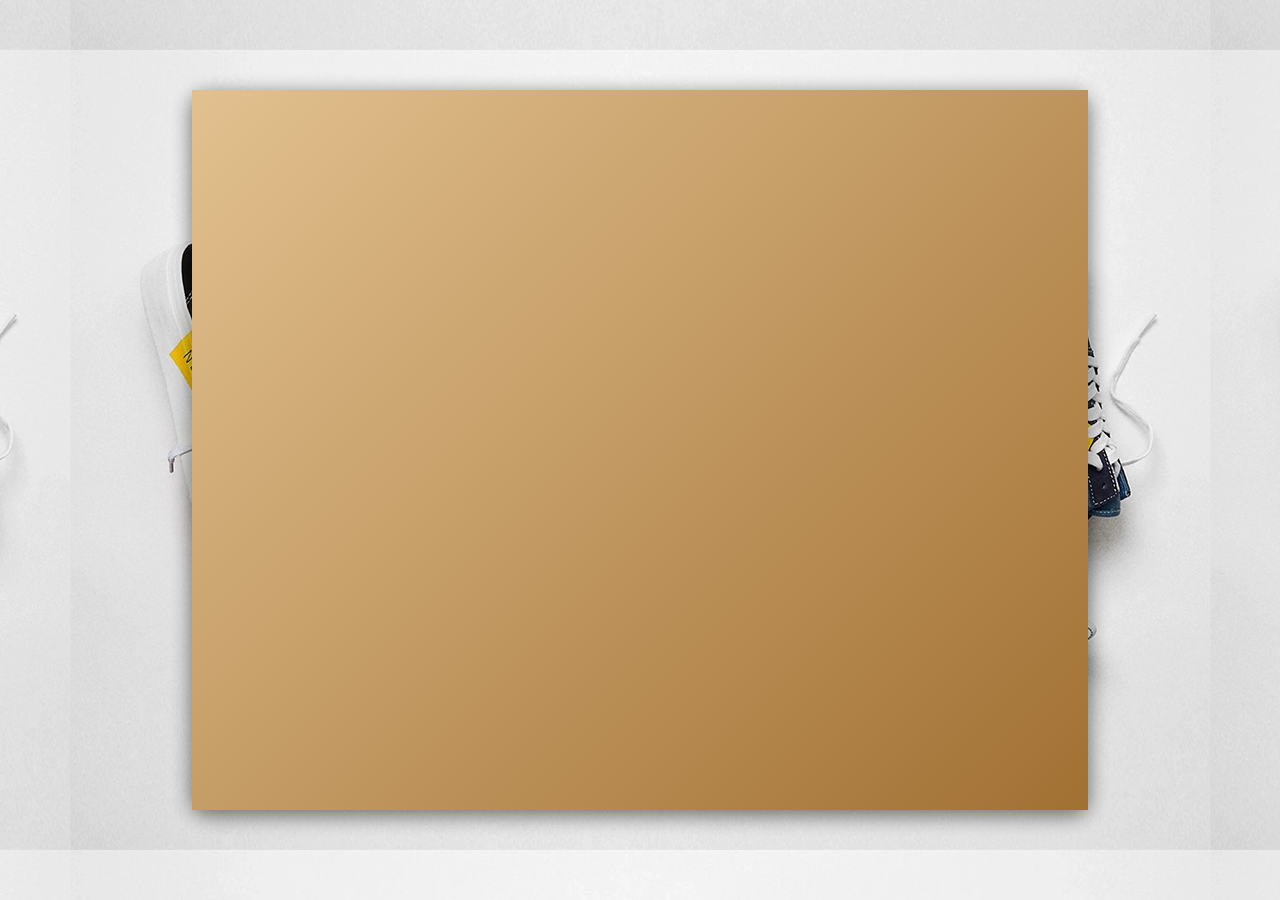
==== src/form.html @ ee0034ff "form dang ky" ====
<!DOCTYPE html>
<html lang="en">

<head>
    <meta charset="UTF-8">
    <meta http-equiv="X-UA-Compatible" content="IE=edge">
    <meta name="viewport" content="width=device-width, initial-scale=1.0">
    <title>signin-singup</title>
    <link rel="stylesheet" href="https://cdnjs.cloudflare.com/ajax/libs/font-awesome/6.2.1/css/all.min.css"
        integrity="sha512-MV7K8+y+gLIBoVD59lQIYicR65iaqukzvf/nwasF0nqhPay5w/9lJmVM2hMDcnK1OnMGCdVK+iQrJ7lzPJQd1w=="
        crossorigin="anonymous" referrerpolicy="no-referrer" />
    <link rel="stylesheet" href="./assets/css/form.css">
</head>

<body>
    <div class="container">
        <div class="signin-signup">
            <form action="" class="sign-in-form">
                <h2 class="title">Đăng nhập</h2>
                <div class="input-field">
                    <i class="fas fa-user"></i>
                    <input type="text" placeholder="Tài khoản">
                </div>
                <div class="input-field">
                    <i class="fas fa-lock"></i>
                    <input type="text" placeholder="Mật khẩu">
                </div>
                <input type="submit" value="Đăng nhập" class="btn">
                <p class="social-text">Hoặc đăng nhập với tài khoản khác </p>
                <div class="social-media">
                    <a href="#" class="social-icon">
                        <i class="fab fa-facebook"></i>
                    </a>
                    <a href="" class="social-icon">
                        <i class="fab fa-twitter"></i>

                    </a>
                    <a href="" class="social-icon">
                        <i class="fab fa-google"></i>
                    </a>
                    <a href="" class="social-icon">
                        <i class="fab fa-snapchat"></i>
                    </a>

                </div>
        
        </form>
        <!-- form đăng ký  -->
        <form action="" class="sign-up-form">
            <h2 class="title">Đăng ký</h2>
            <div class="input-field">
                <i class="fas fa-user"></i>
                <input type="text" placeholder="Tài khoản">
            </div>
            <div class="input-field">
                <i class="fas fa-envelope"></i>
                <input type="text" placeholder="Email">
            </div>
            <div class="input-field">
                <i class="fas fa-lock"></i>
                <input type="text" placeholder="Mật khẩu">
            </div>
            <input type="submit" value="Đăng ký" class="btn">
            <p class="social-text">Hoặc đăng nhập với tài khoản khác </p>
            <div class="social-media">
                <a href="#" class="social-icon">
                    <i class="fab fa-facebook"></i>
                </a>
                <a href="" class="social-icon">
                    <i class="fab fa-twitter"></i>

                </a>
                <a href="" class="social-icon">
                    <i class="fab fa-google"></i>
                </a>
                <a href="" class="social-icon">
                    <i class="fab fa-snapchat"></i>
                </a>

            </div>
        </form>
          </div>
    <div class="panels-container">
        <div class="panel left-panel ">
            <h3>Bạn là thành viên của brand</h3>
            <p></p>
        </div>
    </div>
    </div>

</body>

</html>
---- src/assets/css/form.css ----
* {
    margin: 0;
    padding: 0;
    box-sizing: border-box;
    font-family: "Poppins", sans-serif;

}


body {
    display: flex;
    align-items: center;
    justify-content: center;
    min-height: 100vh;
    background-image: url("../img/krink-vans-shoes-release-date.webp");
    background-position: center;
} 

.container {
    position: relative;
    width: 70vw;
    height: 80vh;
    background-color: aliceblue;
    border-radius: 15px;
    box-shadow: 0 4px 20px 0 rgba(0, 0, 0, 0.3),0 6px 20px 0 rgba(0, 0, 0, 0.3);

}
.container::before{
    content:"";
    position: absolute;
    top:0;
    width: 100%;
    height: 100%;
    background: linear-gradient(-45deg, rgb(161, 112, 51), rgb(226, 193, 144));
    z-index: 6;
}
.signin-signup{
    display: flex;
    position: absolute;
    top: 0;
    left: 0;
    width: 100%;
    height: 100%;
    display: flex;
        align-items: center;
        justify-content: space-around;
        z-index: 5;
}
form{
    display: flex;
    align-items: center;
    justify-content: center;
    flex-direction: column;
    width: 40%;
    max-width: 238px;
    padding: 0 10px;
}
.title{
    font-size: 35px ;
    color: burlywood ;
    margin-bottom: 10px;
}
.input-field{
    width:100%;
    height: 50px;
    background: gainsboro ;
    margin: 10px 0;
    border: 2px solid burlywood;
    border-radius: 50px;
    display: flex;
    align-items: center;
}
.input-field i{
    flex: 1;
    text-align: center;
    color: rgb(86, 82, 74);
    font-size: 18px;
    
}
.input-field input{
    flex: 5;
    background: none;
    border: none;
    outline: none;
    width:100%;
    font-size: 18px;
    font-weight: 600;

}
.btn{
    width:150px;
    height: 50px;
    border: none;
    border-radius: 50px;
    background: burlywood;
    color: #ffff;
    font-weight:600;
    margin:10px 0;
    text-transform: uppercase;
    cursor: pointer;
}
.btn:hover{
    background: rgb(217, 154, 71) ;
}
.social-text{
    margin:10px 0;
    font-size: 16px;
}
.social-media{
    display:flex;
    justify-content:center;
}
.social-icon{
    height: 45px;
    width:45px;
    display: flex ;
align-items: center;
justify-content: center;
color: gray ;
border: 1px solid gray;
margin: 0 5px;
border-radius: 50px;
}
a{
    text-decoration: none;
}
.social-icon:hover{
    color: burlywood;
    border-color: burlywood;
}
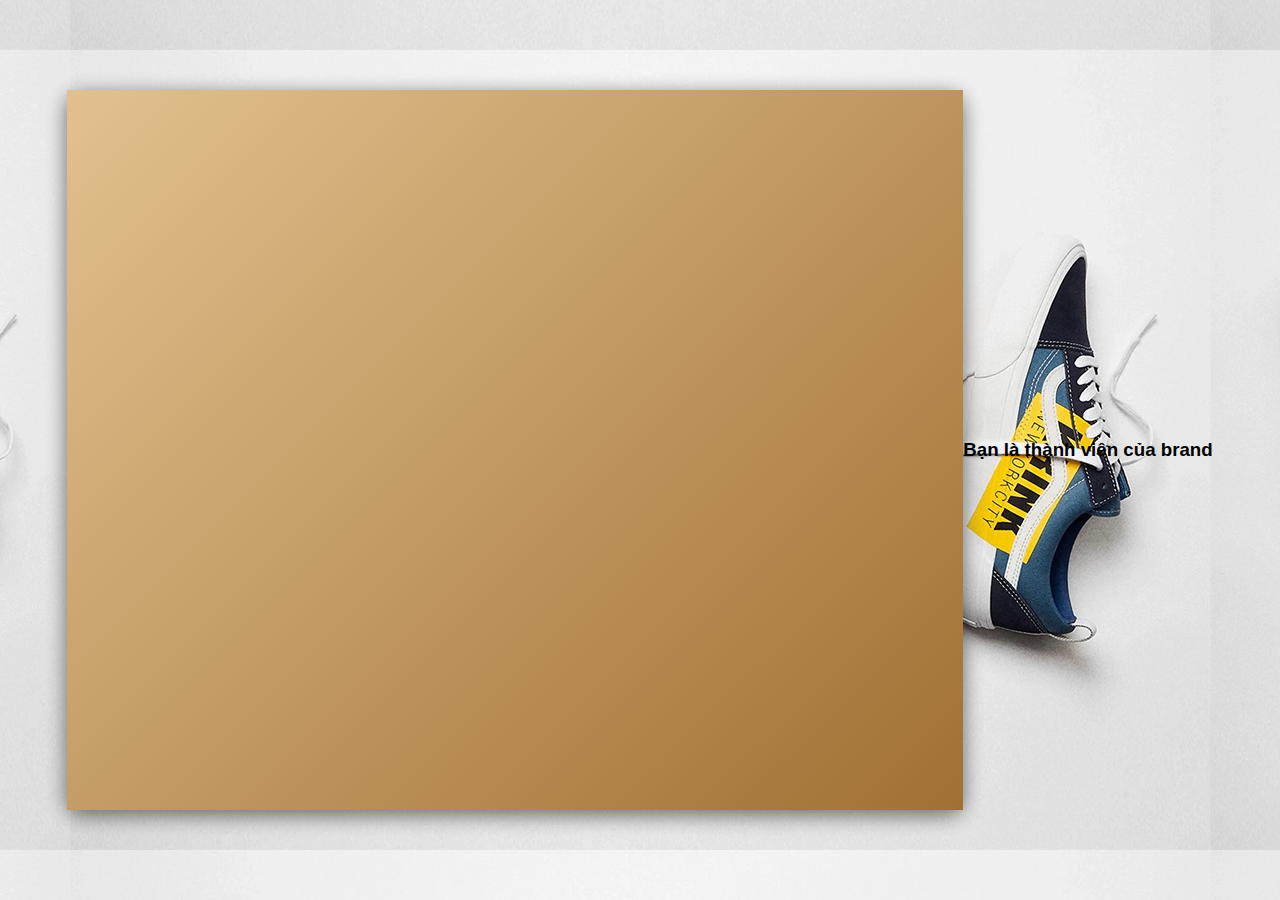
==== commit 18fde18b: "update3" ====
--- a/src/form.html
+++ b/src/form.html
@@ -17,77 +17,98 @@
         <div class="signin-signup">
             <form action="" class="sign-in-form">
                 <h2 class="title">Đăng nhập</h2>
+
                 <div class="input-field">
                     <i class="fas fa-user"></i>
                     <input type="text" placeholder="Tài khoản">
                 </div>
+
                 <div class="input-field">
                     <i class="fas fa-lock"></i>
                     <input type="text" placeholder="Mật khẩu">
                 </div>
-                <input type="submit" value="Đăng nhập" class="btn">
-                <p class="social-text">Hoặc đăng nhập với tài khoản khác </p>
+
+                <input
+                    type="submit"
+                    value="Đăng nhập"
+                    class="btn"
+                >
+
+                <p
+                    class="social-text">
+                    Hoặc đăng nhập với tài khoản khác
+                </p>
+
                 <div class="social-media">
                     <a href="#" class="social-icon">
                         <i class="fab fa-facebook"></i>
                     </a>
+
                     <a href="" class="social-icon">
-                        <i class="fab fa-twitter"></i>
+                        <i class="fab fa-twitter"></i>                        
+                    </a>
 
-                    </a>
                     <a href="" class="social-icon">
                         <i class="fab fa-google"></i>
                     </a>
+
                     <a href="" class="social-icon">
                         <i class="fab fa-snapchat"></i>
                     </a>
+                </div>        
+            </form>
+        </div>
 
-                </div>
-        
-        </form>
         <!-- form đăng ký  -->
         <form action="" class="sign-up-form">
             <h2 class="title">Đăng ký</h2>
+
             <div class="input-field">
                 <i class="fas fa-user"></i>
                 <input type="text" placeholder="Tài khoản">
             </div>
+
             <div class="input-field">
                 <i class="fas fa-envelope"></i>
                 <input type="text" placeholder="Email">
             </div>
+
             <div class="input-field">
                 <i class="fas fa-lock"></i>
                 <input type="text" placeholder="Mật khẩu">
             </div>
+
             <input type="submit" value="Đăng ký" class="btn">
-            <p class="social-text">Hoặc đăng nhập với tài khoản khác </p>
+
+            <p
+                class="social-text">
+                Hoặc đăng nhập với tài khoản khác
+            </p>
             <div class="social-media">
                 <a href="#" class="social-icon">
                     <i class="fab fa-facebook"></i>
                 </a>
                 <a href="" class="social-icon">
                     <i class="fab fa-twitter"></i>
+                </a>
 
-                </a>
                 <a href="" class="social-icon">
                     <i class="fab fa-google"></i>
                 </a>
+
                 <a href="" class="social-icon">
                     <i class="fab fa-snapchat"></i>
                 </a>
-
             </div>
         </form>
-          </div>
+    </div>
+
     <div class="panels-container">
         <div class="panel left-panel ">
             <h3>Bạn là thành viên của brand</h3>
             <p></p>
         </div>
     </div>
-    </div>
-
 </body>
 
 </html>--- a/src/assets/css/form.css
+++ b/src/assets/css/form.css
@@ -3,7 +3,6 @@
     padding: 0;
     box-sizing: border-box;
     font-family: "Poppins", sans-serif;
-
 }
 
 
@@ -33,6 +32,8 @@
     height: 100%;
     background: linear-gradient(-45deg, rgb(161, 112, 51), rgb(226, 193, 144));
     z-index: 6;
+    /* display: none;
+    opacity: 0.2; */
 }
 .signin-signup{
     display: flex;
@@ -42,9 +43,9 @@
     width: 100%;
     height: 100%;
     display: flex;
-        align-items: center;
-        justify-content: space-around;
-        z-index: 5;
+    align-items: center;
+    justify-content: space-around;
+    z-index: 5;
 }
 form{
     display: flex;
@@ -114,12 +115,12 @@
     height: 45px;
     width:45px;
     display: flex ;
-align-items: center;
-justify-content: center;
-color: gray ;
-border: 1px solid gray;
-margin: 0 5px;
-border-radius: 50px;
+    align-items: center;
+    justify-content: center;
+    color: gray ;
+    border: 1px solid gray;
+    margin: 0 5px;
+    border-radius: 50px;
 }
 a{
     text-decoration: none;
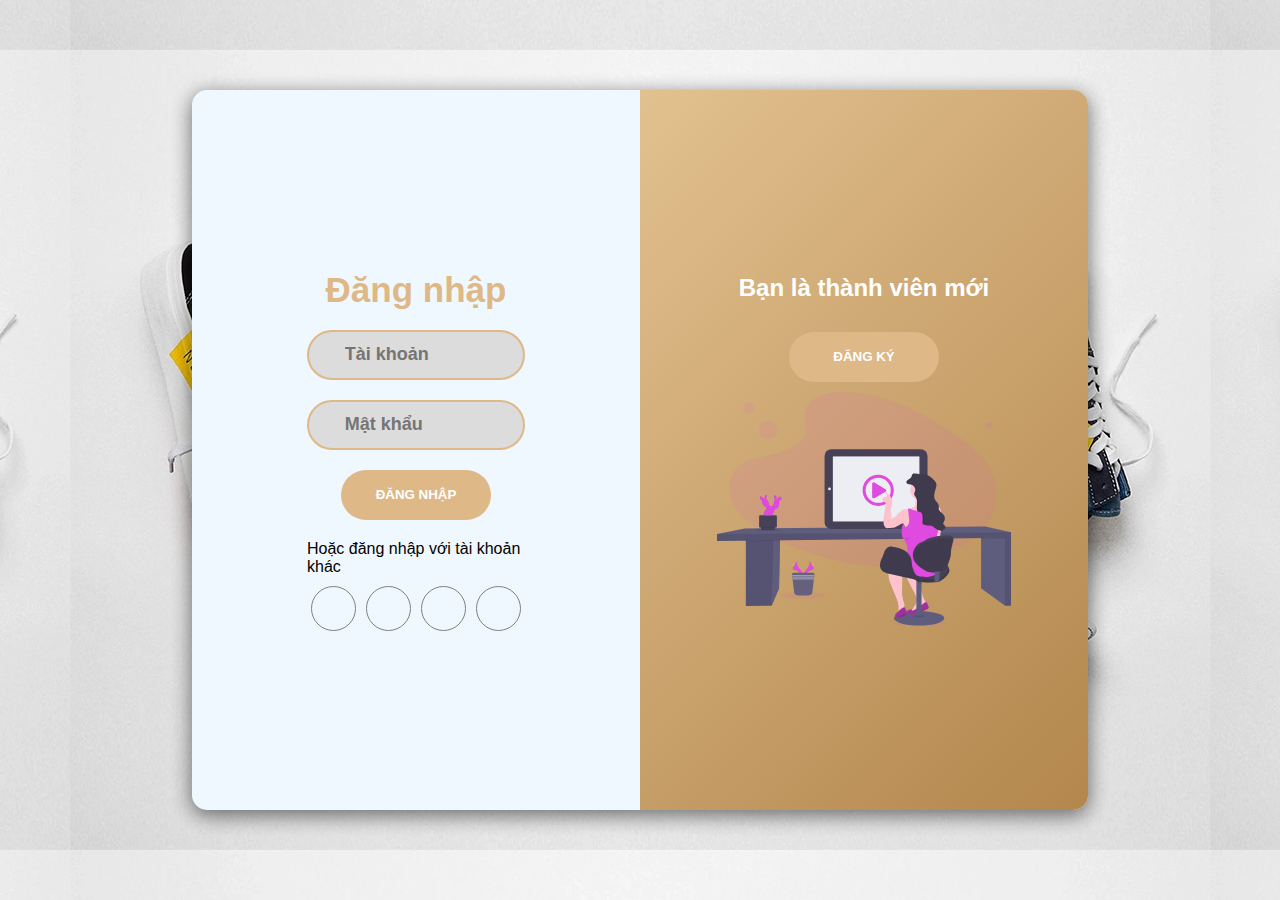
==== commit cc8e08cf: "form.js" ====
--- a/src/form.html
+++ b/src/form.html
@@ -17,98 +17,89 @@
         <div class="signin-signup">
             <form action="" class="sign-in-form">
                 <h2 class="title">Đăng nhập</h2>
-
                 <div class="input-field">
                     <i class="fas fa-user"></i>
                     <input type="text" placeholder="Tài khoản">
                 </div>
-
                 <div class="input-field">
                     <i class="fas fa-lock"></i>
                     <input type="text" placeholder="Mật khẩu">
                 </div>
-
-                <input
-                    type="submit"
-                    value="Đăng nhập"
-                    class="btn"
-                >
-
-                <p
-                    class="social-text">
-                    Hoặc đăng nhập với tài khoản khác
-                </p>
-
+                <input type="submit" value="Đăng nhập" class="btn">
+                <p class="social-text">Hoặc đăng nhập với tài khoản khác </p>
                 <div class="social-media">
                     <a href="#" class="social-icon">
                         <i class="fab fa-facebook"></i>
                     </a>
+                    <a href="" class="social-icon">
+                        <i class="fab fa-twitter"></i>
 
-                    <a href="" class="social-icon">
-                        <i class="fab fa-twitter"></i>                        
                     </a>
-
                     <a href="" class="social-icon">
                         <i class="fab fa-google"></i>
                     </a>
-
                     <a href="" class="social-icon">
                         <i class="fab fa-snapchat"></i>
                     </a>
-                </div>        
+
+                </div>
+
+            </form>
+            <!-- form đăng ký  -->
+            <form action="" class="sign-up-form">
+                <h2 class="title">Đăng ký</h2>
+                <div class="input-field">
+                    <i class="fas fa-user"></i>
+                    <input type="text" placeholder="Tài khoản">
+                </div>
+                <div class="input-field">
+                    <i class="fas fa-envelope"></i>
+                    <input type="text" placeholder="Email">
+                </div>
+                <div class="input-field">
+                    <i class="fas fa-lock"></i>
+                    <input type="text" placeholder="Mật khẩu">
+                </div>
+                <input type="submit" value="Đăng ký" class="btn">
+                <p class="social-text">Hoặc đăng nhập với tài khoản khác </p>
+                <div class="social-media">
+                    <a href="#" class="social-icon">
+                        <i class="fab fa-facebook"></i>
+                    </a>
+                    <a href="" class="social-icon">
+                        <i class="fab fa-twitter"></i>
+
+                    </a>
+                    <a href="" class="social-icon">
+                        <i class="fab fa-google"></i>
+                    </a>
+                    <a href="" class="social-icon">
+                        <i class="fab fa-snapchat"></i>
+                    </a>
+
+                </div>
             </form>
         </div>
-
-        <!-- form đăng ký  -->
-        <form action="" class="sign-up-form">
-            <h2 class="title">Đăng ký</h2>
-
-            <div class="input-field">
-                <i class="fas fa-user"></i>
-                <input type="text" placeholder="Tài khoản">
+        <div class="panels-container">
+            <div class="panel left-panel ">
+                <div class="content">
+                    <h3>Bạn là thành viên của Vans</h3>
+                    <p></p>
+                    <button class="btn" id="sign-in-btn">Đăng nhập</button>
+                </div>
+                <img src=".//assets/img/signin (1).svg" alt="" class="image">
             </div>
-
-            <div class="input-field">
-                <i class="fas fa-envelope"></i>
-                <input type="text" placeholder="Email">
+            <div class="panel right-panel ">
+                <div class="content">
+                    <h3>Bạn là thành viên mới</h3>
+                    <p></p>
+                    <button class="btn" id="sign-up-btn">Đăng ký</button>
+                </div>
+                <img src="../src/assets/img/signup1.svg" alt="" class="image">
             </div>
-
-            <div class="input-field">
-                <i class="fas fa-lock"></i>
-                <input type="text" placeholder="Mật khẩu">
-            </div>
-
-            <input type="submit" value="Đăng ký" class="btn">
-
-            <p
-                class="social-text">
-                Hoặc đăng nhập với tài khoản khác
-            </p>
-            <div class="social-media">
-                <a href="#" class="social-icon">
-                    <i class="fab fa-facebook"></i>
-                </a>
-                <a href="" class="social-icon">
-                    <i class="fab fa-twitter"></i>
-                </a>
-
-                <a href="" class="social-icon">
-                    <i class="fab fa-google"></i>
-                </a>
-
-                <a href="" class="social-icon">
-                    <i class="fab fa-snapchat"></i>
-                </a>
-            </div>
-        </form>
-    </div>
-
-    <div class="panels-container">
-        <div class="panel left-panel ">
-            <h3>Bạn là thành viên của brand</h3>
-            <p></p>
         </div>
     </div>
+<script src="../src/assets/js/form.js"></script>
 </body>
 
 </html>--- a/src/assets/css/form.css
+++ b/src/assets/css/form.css
@@ -3,6 +3,7 @@
     padding: 0;
     box-sizing: border-box;
     font-family: "Poppins", sans-serif;
+
 }
 
 
@@ -22,7 +23,7 @@
     background-color: aliceblue;
     border-radius: 15px;
     box-shadow: 0 4px 20px 0 rgba(0, 0, 0, 0.3),0 6px 20px 0 rgba(0, 0, 0, 0.3);
-
+overflow: hidden;
 }
 .container::before{
     content:"";
@@ -32,8 +33,9 @@
     height: 100%;
     background: linear-gradient(-45deg, rgb(161, 112, 51), rgb(226, 193, 144));
     z-index: 6;
-    /* display: none;
-    opacity: 0.2; */
+    left: -50%;
+    transform: translate(100%) ;
+    transition: 1s ease-in-out ;
 }
 .signin-signup{
     display: flex;
@@ -43,9 +45,9 @@
     width: 100%;
     height: 100%;
     display: flex;
-    align-items: center;
-    justify-content: space-around;
-    z-index: 5;
+        align-items: center;
+        justify-content: space-around;
+        z-index: 5;
 }
 form{
     display: flex;
@@ -55,6 +57,16 @@
     width: 40%;
     max-width: 238px;
     padding: 0 10px;
+}
+form.sign-in-form{
+    opacity: 1;
+    transition: 0.5s ease-in-out;
+    transition-delay: 1s;
+}
+form.sign-up-form{
+    opacity: 0;
+    transition: 0.5s ease-in-out;
+    transition-delay: 1s;
 }
 .title{
     font-size: 35px ;
@@ -115,12 +127,12 @@
     height: 45px;
     width:45px;
     display: flex ;
-    align-items: center;
-    justify-content: center;
-    color: gray ;
-    border: 1px solid gray;
-    margin: 0 5px;
-    border-radius: 50px;
+align-items: center;
+justify-content: center;
+color: gray ;
+border: 1px solid gray;
+margin: 0 5px;
+border-radius: 50px;
 }
 a{
     text-decoration: none;
@@ -128,4 +140,81 @@
 .social-icon:hover{
     color: burlywood;
     border-color: burlywood;
-}+}
+.panels-container{
+    position: absolute;
+    top: 0;
+    left: 0;
+    width: 100%;
+    height: 100%;
+    display: flex;
+    align-items: center;
+    justify-content: space-around;
+}
+.panel{
+    z-index: 6;
+    display: flex;
+    flex-direction: column;
+    align-items: center;
+    justify-content: space-around;
+    width:35%;
+    min-width: 238px;
+    padding: 0 10px;
+text-align: center;
+}
+.panel h3{
+    font-size: 24px;
+    font-weight: 600;
+}
+.panel p{
+    font-size: 15px;
+    padding: 10px;
+}
+.left-panel{
+    pointer-events: none;
+}
+.content{
+    color: white;
+    transition: 1.1s ease-in-out;
+    transition-delay: 0.5s;
+}
+.image{
+    width: 100%;
+    transition: 1.1s ease-in-out;
+    transition-delay: 0.4s;
+}
+.left-panel .image,
+.left-panel .content{
+    transform: translateX(-200%);
+
+}
+.right-panel .image,
+.right-panel  .content{
+    transform: translateX(0);
+
+}
+/* animation */
+.container.sign-up-mode::before{
+    transform: translate(0);
+}
+.container.sign-up-mode .right-panel .image,
+.container.sign-up-mode .right-panel .content{
+    transform: translateX(200%);
+}
+.container.sign-up-mode .left-panel .image,
+.container.sign-up-mode .left-panel .content{
+    transform: translateX(0);
+}
+.container.sign-up-mode form.sign-in-form{
+    opacity: 0;
+}
+.container.sign-up-mode form.sign-up-form{
+    opacity: 1;
+}
+.container.sign-up-mode .left-panel{
+    pointer-events: all;
+}
+.container.sign-up-mode .right-panel{
+    pointer-events: none;
+}
+
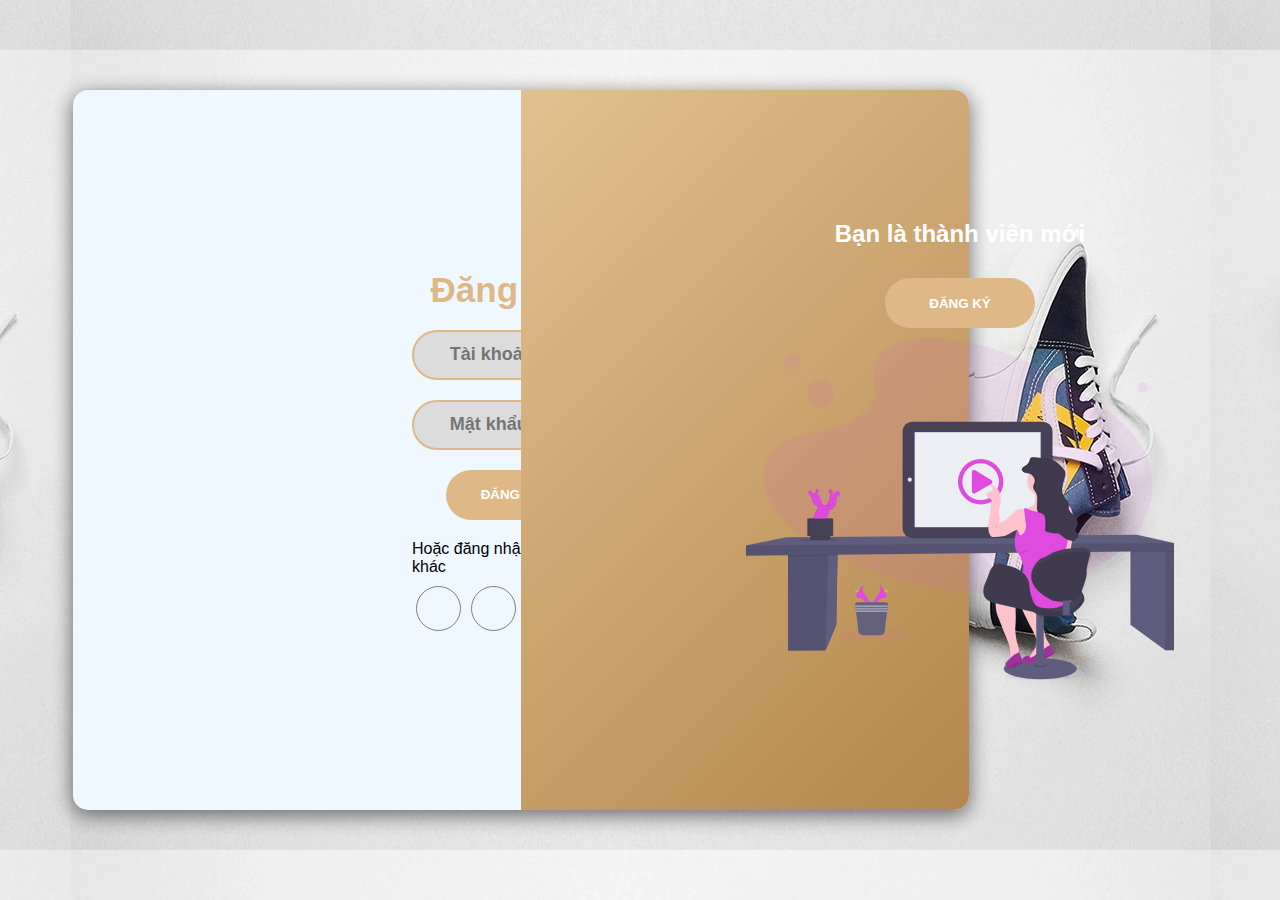
==== commit 229b9f51: "update before merging" ====
--- a/src/form.html
+++ b/src/form.html
@@ -5,11 +5,20 @@
     <meta charset="UTF-8">
     <meta http-equiv="X-UA-Compatible" content="IE=edge">
     <meta name="viewport" content="width=device-width, initial-scale=1.0">
-    <title>signin-singup</title>
-    <link rel="stylesheet" href="https://cdnjs.cloudflare.com/ajax/libs/font-awesome/6.2.1/css/all.min.css"
+    <title>Đăng nhập</title>
+    <link 
+        rel="stylesheet" 
+        href="https://cdnjs.cloudflare.com/ajax/libs/font-awesome/6.2.1/css/all.min.css"
         integrity="sha512-MV7K8+y+gLIBoVD59lQIYicR65iaqukzvf/nwasF0nqhPay5w/9lJmVM2hMDcnK1OnMGCdVK+iQrJ7lzPJQd1w=="
-        crossorigin="anonymous" referrerpolicy="no-referrer" />
+        crossorigin="anonymous" 
+        referrerpolicy="no-referrer" 
+    />
     <link rel="stylesheet" href="./assets/css/form.css">
+    <link 
+        rel="icon"
+        href="./assets/img/vans-logo.png" 
+        type = "image/x-icon"
+    >
 </head>
 
 <body>
@@ -17,30 +26,47 @@
         <div class="signin-signup">
             <form action="" class="sign-in-form">
                 <h2 class="title">Đăng nhập</h2>
+
                 <div class="input-field">
                     <i class="fas fa-user"></i>
                     <input type="text" placeholder="Tài khoản">
                 </div>
+
                 <div class="input-field">
                     <i class="fas fa-lock"></i>
                     <input type="text" placeholder="Mật khẩu">
                 </div>
-                <input type="submit" value="Đăng nhập" class="btn">
-                <p class="social-text">Hoặc đăng nhập với tài khoản khác </p>
+
+                <input
+                    type="submit"
+                    value="Đăng nhập"
+                    class="btn"
+                >
+
+                <p
+                    class="social-text">
+                    Hoặc đăng nhập với tài khoản khác
+                </p>
+
                 <div class="social-media">
                     <a href="#" class="social-icon">
                         <i class="fab fa-facebook"></i>
                     </a>
+
                     <a href="" class="social-icon">
-                        <i class="fab fa-twitter"></i>
+                        <i class="fab fa-twitter"></i>                        
+                    </a>
 
-                    </a>
                     <a href="" class="social-icon">
                         <i class="fab fa-google"></i>
                     </a>
+
                     <a href="" class="social-icon">
                         <i class="fab fa-snapchat"></i>
                     </a>
+                </div>        
+            </form>
+        </div>
 
                 </div>
 
--- a/src/assets/css/form.css
+++ b/src/assets/css/form.css
@@ -3,7 +3,6 @@
     padding: 0;
     box-sizing: border-box;
     font-family: "Poppins", sans-serif;
-
 }
 
 
@@ -45,9 +44,9 @@
     width: 100%;
     height: 100%;
     display: flex;
-        align-items: center;
-        justify-content: space-around;
-        z-index: 5;
+    align-items: center;
+    justify-content: space-around;
+    z-index: 5;
 }
 form{
     display: flex;
@@ -127,12 +126,12 @@
     height: 45px;
     width:45px;
     display: flex ;
-align-items: center;
-justify-content: center;
-color: gray ;
-border: 1px solid gray;
-margin: 0 5px;
-border-radius: 50px;
+    align-items: center;
+    justify-content: center;
+    color: gray ;
+    border: 1px solid gray;
+    margin: 0 5px;
+    border-radius: 50px;
 }
 a{
     text-decoration: none;
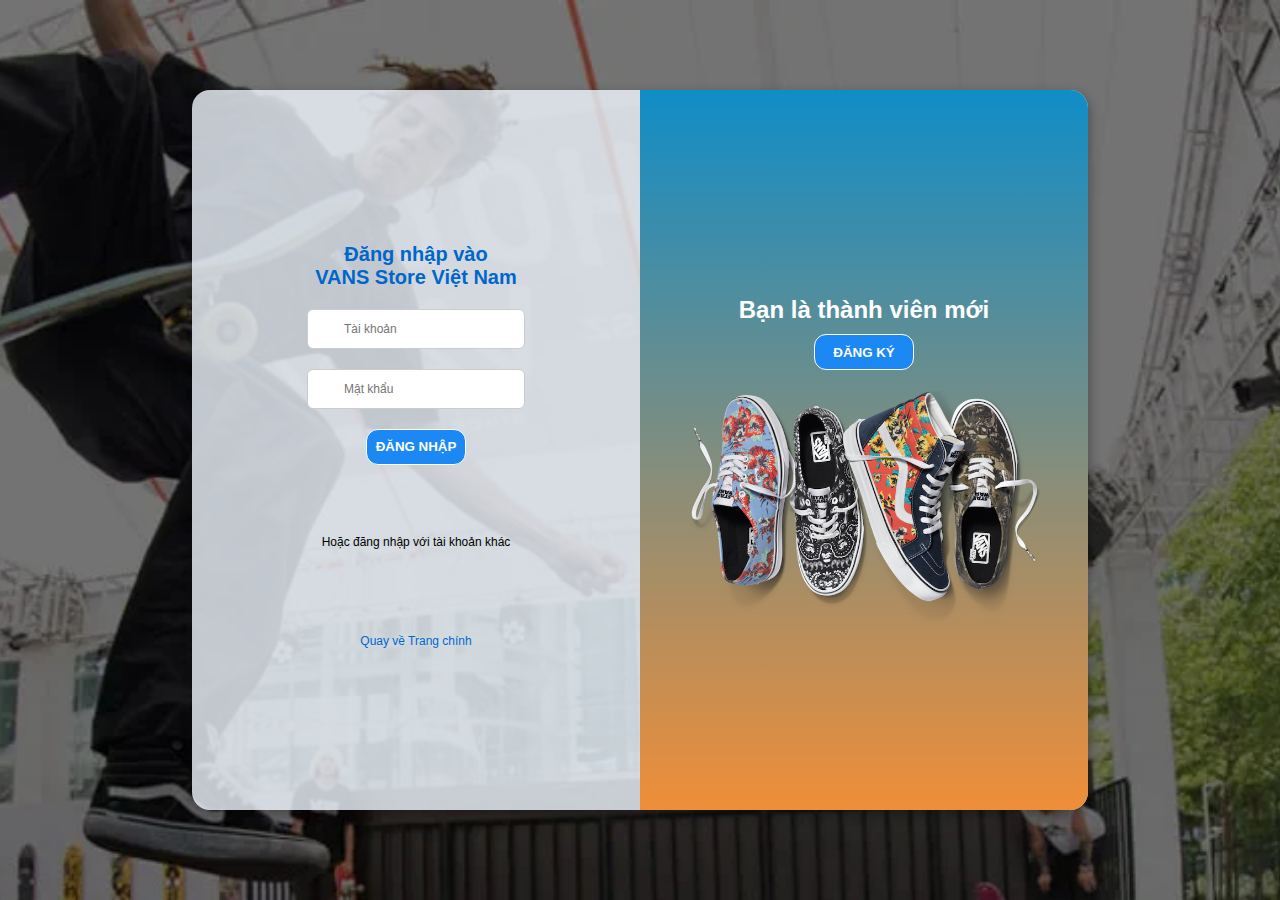
==== commit 07f4412b: "update8" ====
--- a/src/form.html
+++ b/src/form.html
@@ -13,10 +13,11 @@
         crossorigin="anonymous" 
         referrerpolicy="no-referrer" 
     />
+    <link rel="stylesheet" href="./assets/fonts/Roboto/Roboto-Regular.ttf">
     <link rel="stylesheet" href="./assets/css/form.css">
     <link 
         rel="icon"
-        href="./assets/img/vans-logo.png" 
+        href="./assets/img/logo-vans-inkythuatso (4)-01.png" 
         type = "image/x-icon"
     >
 </head>
@@ -24,8 +25,10 @@
 <body>
     <div class="container">
         <div class="signin-signup">
+            
+            <!-- form đăng nhập -->
             <form action="" class="sign-in-form">
-                <h2 class="title">Đăng nhập</h2>
+                <h2 class="title">Đăng nhập vào <br> VANS Store Việt Nam</h2>
 
                 <div class="input-field">
                     <i class="fas fa-user"></i>
@@ -64,68 +67,88 @@
                     <a href="" class="social-icon">
                         <i class="fab fa-snapchat"></i>
                     </a>
-                </div>        
+                </div>
+                
+                <a href="./index.html"
+                    class="social-text">
+                    Quay về Trang chính
+                </a>
             </form>
-        </div>
-
-                </div>
-
-            </form>
+        
             <!-- form đăng ký  -->
             <form action="" class="sign-up-form">
-                <h2 class="title">Đăng ký</h2>
+                <h2 class="title">Tạo ID VANS Store <br> của bạn</h2>
+
                 <div class="input-field">
                     <i class="fas fa-user"></i>
                     <input type="text" placeholder="Tài khoản">
                 </div>
+
                 <div class="input-field">
                     <i class="fas fa-envelope"></i>
                     <input type="text" placeholder="Email">
                 </div>
+
                 <div class="input-field">
                     <i class="fas fa-lock"></i>
                     <input type="text" placeholder="Mật khẩu">
                 </div>
+
                 <input type="submit" value="Đăng ký" class="btn">
+
                 <p class="social-text">Hoặc đăng nhập với tài khoản khác </p>
+
                 <div class="social-media">
                     <a href="#" class="social-icon">
                         <i class="fab fa-facebook"></i>
                     </a>
+                    
                     <a href="" class="social-icon">
                         <i class="fab fa-twitter"></i>
+                    </a>
 
-                    </a>
                     <a href="" class="social-icon">
                         <i class="fab fa-google"></i>
                     </a>
+
                     <a href="" class="social-icon">
                         <i class="fab fa-snapchat"></i>
                     </a>
-
                 </div>
+                
+                <a href="./index.html"
+                    class="social-text">
+                    Quay về Trang chính
+                </a>
             </form>
         </div>
+
         <div class="panels-container">
-            <div class="panel left-panel ">
+            <div class="panel left-panel">
                 <div class="content">
-                    <h3>Bạn là thành viên của Vans</h3>
-                    <p></p>
+                    <h3>Bạn là thành viên của VANS</h3>
                     <button class="btn" id="sign-in-btn">Đăng nhập</button>
                 </div>
-                <img src=".//assets/img/signin (1).svg" alt="" class="image">
+
+                <img src=".//assets/img/supreme-vans-spring-summer-2019-collection-removebg-preview.png" alt="" class="image">
             </div>
-            <div class="panel right-panel ">
+
+            <div class="panel right-panel">
                 <div class="content">
                     <h3>Bạn là thành viên mới</h3>
-                    <p></p>
                     <button class="btn" id="sign-up-btn">Đăng ký</button>
                 </div>
-                <img src="../src/assets/img/signup1.svg" alt="" class="image">
+
+                <img src="../src/assets/img/imgbin_vans-sneakers-shoe-nike-converse-png.png" alt="" class="image">
             </div>
         </div>
     </div>
-<script src="../src/assets/js/form.js"></script>
+
+
+
+
+
+    <script src="../src/assets/js/form.js"></script>
 </body>
 
 </html>--- a/src/assets/css/form.css
+++ b/src/assets/css/form.css
@@ -2,7 +2,7 @@
     margin: 0;
     padding: 0;
     box-sizing: border-box;
-    font-family: "Poppins", sans-serif;
+    font-family: 'Roboto', sans-serif;
 }
 
 
@@ -11,26 +11,29 @@
     align-items: center;
     justify-content: center;
     min-height: 100vh;
-    background-image: url("../img/krink-vans-shoes-release-date.webp");
+    background-image: url("../img/bg_footer.jpg");
     background-position: center;
+    background-repeat: no-repeat;
+    background-size: cover;
 } 
 
 .container {
     position: relative;
     width: 70vw;
     height: 80vh;
-    background-color: aliceblue;
-    border-radius: 15px;
-    box-shadow: 0 4px 20px 0 rgba(0, 0, 0, 0.3),0 6px 20px 0 rgba(0, 0, 0, 0.3);
-overflow: hidden;
-}
+    background-color: rgba(240, 248, 255, 0.8);
+    border-radius: 18px;
+    box-shadow: 2px 4px 12px rgba(0, 0, 0, 0.3);;
+    overflow: hidden;
+}
+
 .container::before{
     content:"";
     position: absolute;
     top:0;
     width: 100%;
     height: 100%;
-    background: linear-gradient(-45deg, rgb(161, 112, 51), rgb(226, 193, 144));
+    background: linear-gradient(180deg, #108dc7, #ef8e38);
     z-index: 6;
     left: -50%;
     transform: translate(100%) ;
@@ -68,25 +71,31 @@
     transition-delay: 1s;
 }
 .title{
-    font-size: 35px ;
-    color: burlywood ;
+    font-size: 20px ;
+    color: #0066cc ;
     margin-bottom: 10px;
+    text-align: center;
 }
 .input-field{
     width:100%;
-    height: 50px;
-    background: gainsboro ;
+    height: 40px;
+    background: #fff ;
     margin: 10px 0;
-    border: 2px solid burlywood;
-    border-radius: 50px;
-    display: flex;
-    align-items: center;
-}
+    border: 1px solid #ccc;
+    border-radius: 6px;
+    display: flex;
+    align-items: center;
+}
+
+.input-field:hover {
+    border-color: #0066cc;
+}
+
 .input-field i{
     flex: 1;
     text-align: center;
     color: rgb(86, 82, 74);
-    font-size: 18px;
+    font-size: 12px;
     
 }
 .input-field input{
@@ -95,29 +104,40 @@
     border: none;
     outline: none;
     width:100%;
-    font-size: 18px;
-    font-weight: 600;
-
-}
+    font-size: 12px;
+    font-weight: 300;
+}
+
 .btn{
-    width:150px;
-    height: 50px;
-    border: none;
-    border-radius: 50px;
-    background: burlywood;
-    color: #ffff;
+    width: 100px;
+    height: 36px;
+    border: 1px solid #fff;
+    border-radius: 12px;
+    background: #1c88f4;
+    color: #fff;
     font-weight:600;
-    margin:10px 0;
+    margin:10px 0 40px;
     text-transform: uppercase;
     cursor: pointer;
 }
 .btn:hover{
-    background: rgb(217, 154, 71) ;
+    color: #0066cc;
+    background: #fff;
+    border: 1px solid #0066cc
 }
 .social-text{
-    margin:10px 0;
-    font-size: 16px;
-}
+    margin: 30px 0 10px;
+    font-size: 12px;
+}
+
+a.social-text {
+    color: #0066cc;
+}
+
+a.social-text:hover {
+    text-decoration: underline;
+}
+
 .social-media{
     display:flex;
     justify-content:center;
@@ -128,17 +148,16 @@
     display: flex ;
     align-items: center;
     justify-content: center;
-    color: gray ;
-    border: 1px solid gray;
-    margin: 0 5px;
-    border-radius: 50px;
+    color: #999 ;
+    border: none;
+    margin: 0 0px;
 }
 a{
     text-decoration: none;
 }
 .social-icon:hover{
-    color: burlywood;
-    border-color: burlywood;
+    color: #0066cc;
+    border-color: #0066cc;
 }
 .panels-container{
     position: absolute;
@@ -159,7 +178,7 @@
     width:35%;
     min-width: 238px;
     padding: 0 10px;
-text-align: center;
+    text-align: center;
 }
 .panel h3{
     font-size: 24px;
@@ -172,6 +191,11 @@
 .left-panel{
     pointer-events: none;
 }
+
+.left-panel .image {
+    width: 260px;
+}
+
 .content{
     color: white;
     transition: 1.1s ease-in-out;
@@ -179,6 +203,7 @@
 }
 .image{
     width: 100%;
+    scale: 1.2;
     transition: 1.1s ease-in-out;
     transition-delay: 0.4s;
 }
